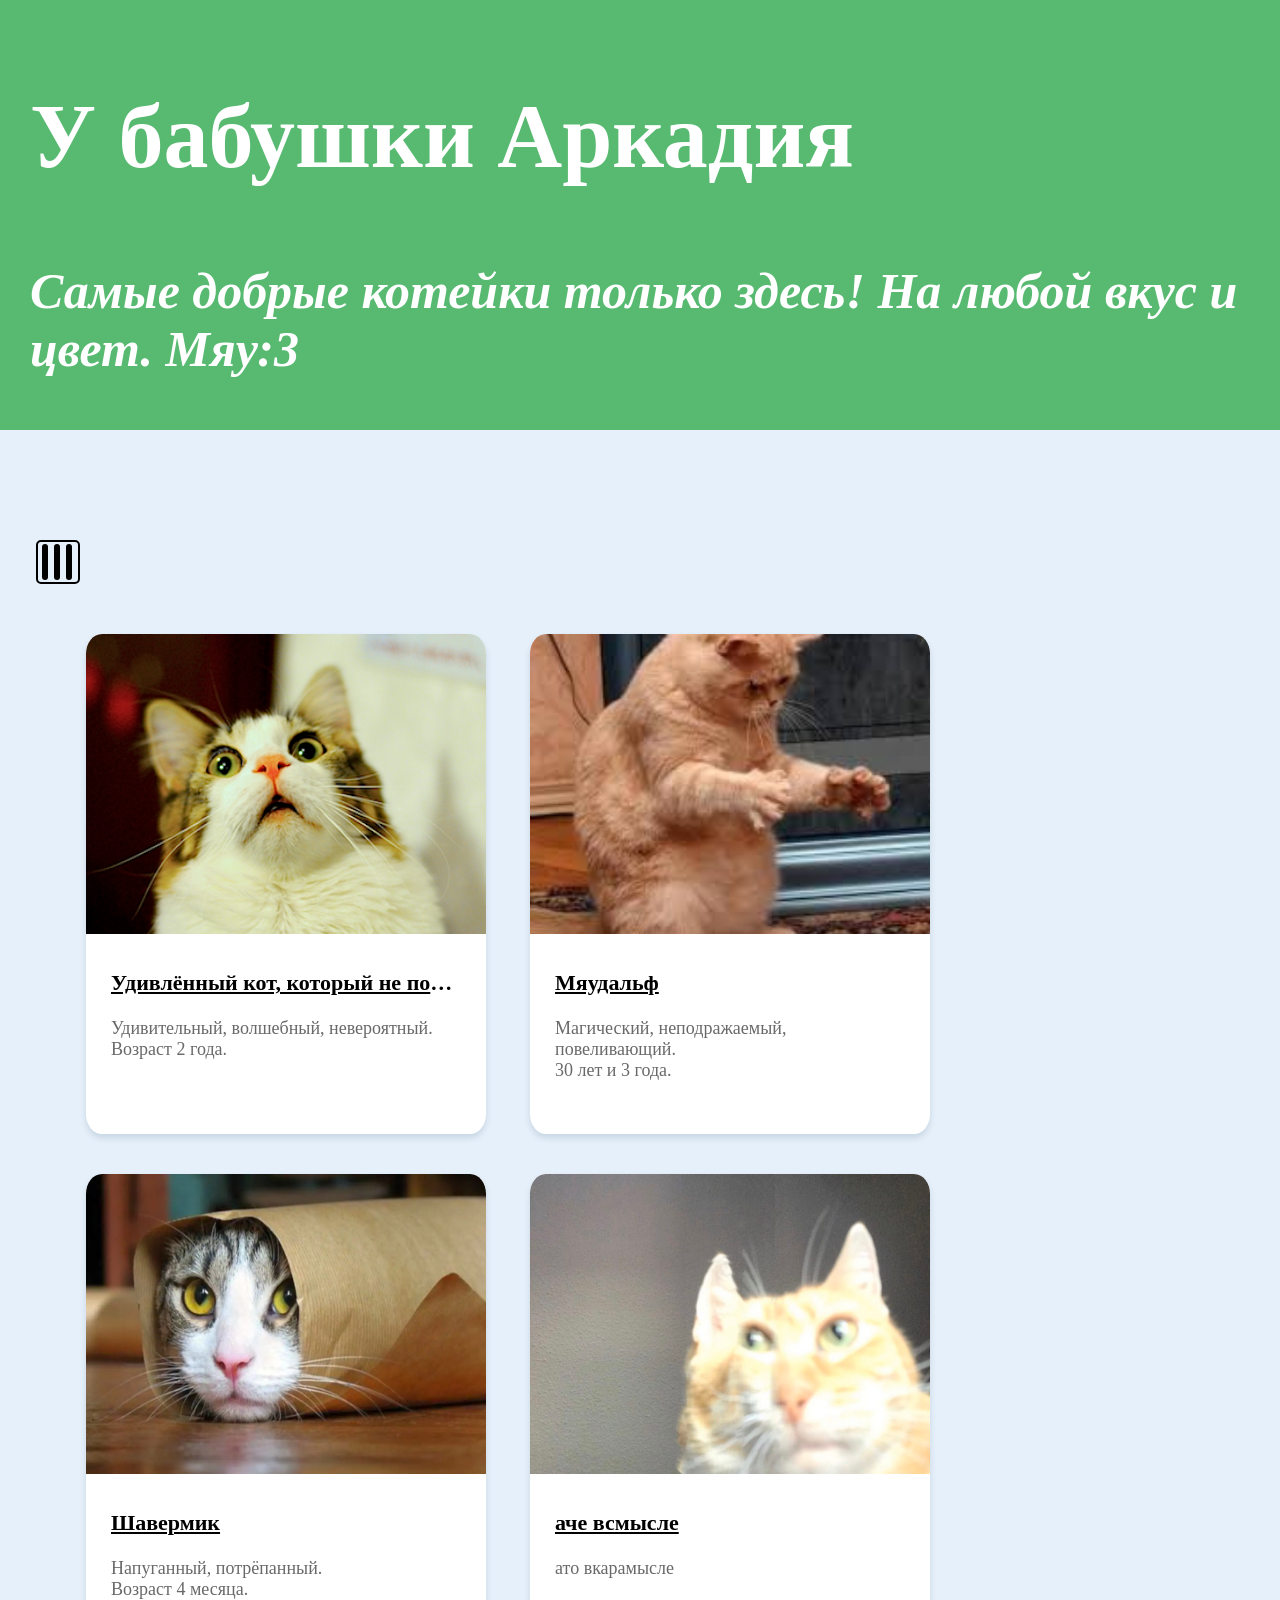
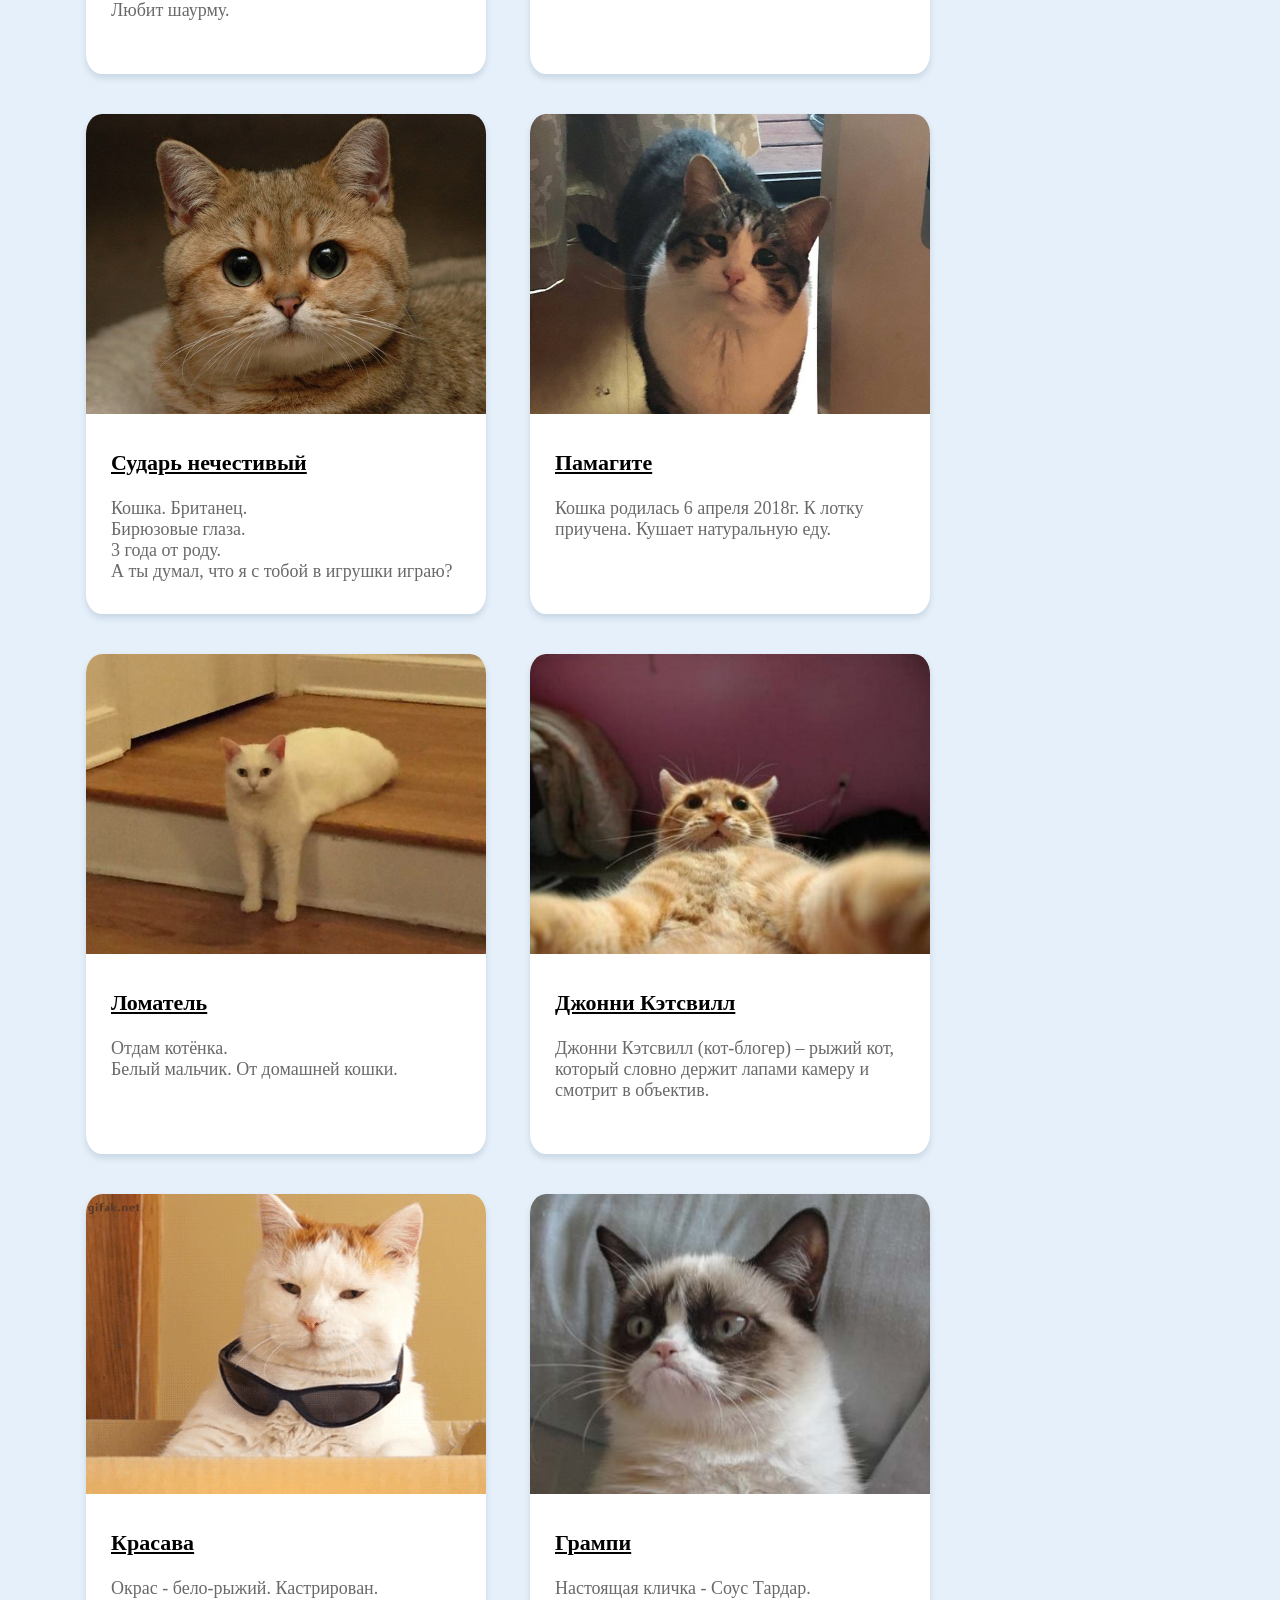
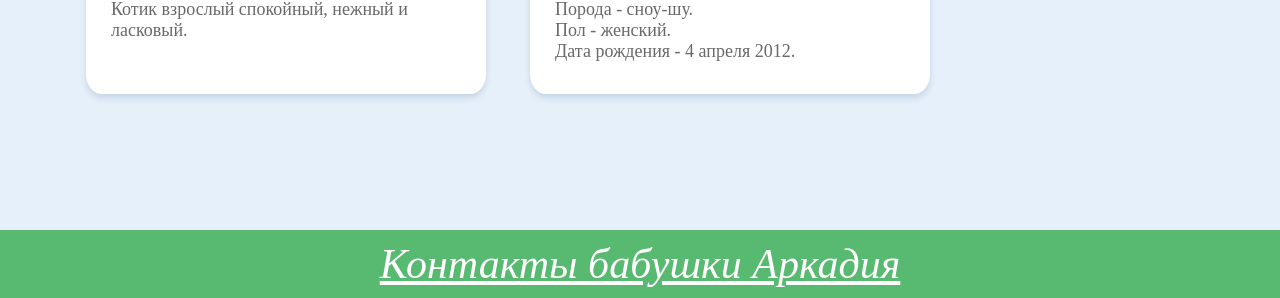
==== index.html @ 3511635c "Initial commit" ====
<!DOCTYPE html>
<html lang="ru">
  <head>
    <meta charset="utf-8">
    <meta name="author" content="Zhaygutov Erlan">
    <title>У бабушки Аркадия</title>
    <link rel="stylesheet" href="./index.css">
  </head>
  <body>
    <header>
      <section class="header-text">
        <h1>У бабушки Аркадия</h1>
        <h2 class="header-tagline">
          Самые добрые котейки только здесь! На любой вкус и цвет. Мяу:3
        </h2>
      </section>
    </header>
    <main>
      <input type="checkbox" id="direction" class="direction">
      <label class="direction-button" for="direction">
        <span class="direction-button-line"></span>
        <span class="direction-button-line"></span>
        <span class="direction-button-line"></span>
      </label>
      <ul class="items">
        <li class="item">
          <div class="item-top">
            <img class="item-image" src="images/cat1.png" alt="Первый котик">
          </div>
          <section class="item-bottom">
            <h3 class="item-name">
              <a class="item-name-link" href="https://www.yandex.ru" target="_blank" rel="noopener">
                Удивлённый кот, который не понимает, что вокруг него происходит
              </a>
            </h3>
            <div class="item-short-description">
              Удивительный, волшебный, невероятный. Возраст 2 года.
            </div>
            <div class="item-long-description">
              Вязка на вашей территории. Доставка кота в черте города.
              Кот воспитанный, с Вами на Вы, с дамой сердца максимально галантный!
              Возраст: 2 года.
            </div>
          </section>
        </li>
        <li class="item">
          <div class="item-top">
            <img class="item-image" src="images/cat2.jpeg" alt="Второй котик">
          </div>
          <section class="item-bottom">
            <h3 class="item-name">
              <a class="item-name-link" href="https://www.yandex.ru" target="_blank" rel="noopener">
                Мяудальф
              </a>
            </h3>
            <div class="item-short-description">
              Магический, неподражаемый, повеливающий.
              <br>30 лет и 3 года.
            </div>
            <div class="item-long-description">
              Hialp heitir eitt,
              <br>En dhat hialpa mun
              <br>Vith savkam oc sorgom
              <br>Oc sutum giorvavllum
              <br>Dhat kann ec it annat,
              <br>Er thurfol yta synir
              <br>Their er vilja laeknar lifa.
              <br>Dhat kann ec it thrithia,
              <br>Ef mer verdhr thavrf micil
              <br>Haptz vidh mina haeiptmogu:
              <br>Eggiar ec deyfi.
            </div>
          </section>
        </li>
        <li class="item">
          <div class="item-top">
            <img class="item-image" src="images/cat3.webp" alt="Третий котик">
          </div>
          <section class="item-bottom">
            <h3 class="item-name">
              <a class="item-name-link" href="https://www.yandex.ru" target="_blank" rel="noopener">
                Шавермик
              </a>
            </h3>
            <div class="item-short-description">
              Напуганный, потрёпанный.
              <br>Возраст 4 месяца.
              <br>Любит шаурму.
            </div>
            <div class="item-long-description">
              Шавермик ищет дом. Был найдён на улице. Обработан от паразитов.
              На вид 4 месяца. Очень напуган. Лоток и когтеточка в подарок.
            </div>
          </section>
        </li>
        <li class="item">
          <div class="item-top">
            <img class="item-image" src="images/cat4.jpg" alt="Четвёртый котик">
          </div>
          <section class="item-bottom">
            <h3 class="item-name">
              <a class="item-name-link" href="https://www.yandex.ru" target="_blank" rel="noopener">
                аче всмысле
              </a>
            </h3>
            <div class="item-short-description">
              ато вкарамысле
            </div>
            <div class="item-long-description">
              Lorem ipsum dolor sit amet, consectetur adipiscing elit, sed do
              eiusmod tempor incididunt ut labore et dolore magna aliqua. Ut
              enim ad minim veniam, quis nostrud exercitation ullamco laboris
              nisi ut aliquip ex ea commodo consequat. Duis aute irure dolor in
              reprehenderit in voluptate velit esse cillum dolore eu fugiat
              nulla pariatur. Excepteur sint occaecat cupidatat non proident,
              sunt in culpa qui officia deserunt mollit anim id est laborum.
            </div>
          </section>
        </li>
        <li class="item">
          <div class="item-top">
            <img class="item-image" src="images/cat5.jpg" alt="Пятый котик">
          </div>
          <section class="item-bottom">
            <h3 class="item-name">
              <a class="item-name-link" href="https://www.yandex.ru" target="_blank" rel="noopener">
                Сударь нечестивый
              </a>
            </h3>
            <div class="item-short-description">
              Кошка. Британец.
              <br>Бирюзовые глаза.
              <br>3 года от роду.
              <br>А ты думал, что я с тобой в игрушки играю?
            </div>
            <div class="item-long-description">
              Котик был найден на улице. Долго искали старых хозяев,
              но никто не откликнулся. Поэтому, ищем ему новых ответственных,
              заботливых хозяев.
              <br>
              <br>О котике:
              <br>Возраст примерно 3 года, может чуть больше. Очень ласковый,
              к лотку приучен, в еде не привередлив.
              Обработан от внешних и внутренних паразитов, ранки все залечены,
              ушки почищены, воспитан.
              <br>Хочешь себе плюшевого "мишку". Забирай!!!
            </div>
          </section>
        </li>
        <li class="item">
          <div class="item-top">
            <img class="item-image" src="images/cat6.jpg" alt="Шестой котик">
          </div>
          <section class="item-bottom">
            <h3 class="item-name">
              <a class="item-name-link" href="https://www.yandex.ru" target="_blank" rel="noopener">
                Памагите
              </a>
            </h3>
            <div class="item-short-description">
              Кошка родилась 6 апреля 2018г. К лотку приучена. Кушает натуральную еду.
            </div>
            <div class="item-long-description">
              Камышового окраса (серая) девочка. Дома немецкая овчарка, собаку не боится,
              крепкая и здоровая. Улицы не боится. Для частного дома идеальный вариант.
              Ползает по деревьям.
              <br>Доставлю в черте города бесплатно!!!
            </div>
          </section>
        </li>
        <li class="item">
          <div class="item-top">
            <img class="item-image" src="images/cat7.jpeg" alt="Седьмой котик">
          </div>
          <section class="item-bottom">
            <h3 class="item-name">
              <a class="item-name-link" href="https://www.yandex.ru" target="_blank" rel="noopener">
                Ломатель
              </a>
            </h3>
            <div class="item-short-description">
              Отдам котёнка.
              <br>Белый мальчик. От домашней кошки.
            </div>
            <div class="item-long-description">
              К лотку приучен. Чистоплотный.
              <br>Белый окрас. Шерстка не длинная, мягкая.
              <br>Разноцветные глазки. Один голубой, другой жёлтый.
              <br>Кушает всё. Обожает красную рыбу.
              <br>Порадует качественным тыгыдымом.
              <br>Авантюрист и непоседа.
            </div>
          </section>
        </li>
        <li class="item">
          <div class="item-top">
            <img class="item-image" src="images/cat8.jpg" alt="Восьмой котик">
          </div>
          <section class="item-bottom">
            <h3 class="item-name">
              <a class="item-name-link" href="https://www.yandex.ru" target="_blank" rel="noopener">
                Джонни Кэтсвилл
              </a>
            </h3>
            <div class="item-short-description">
              Джонни Кэтсвилл (кот-блогер) – рыжий кот, который словно держит лапами камеру и
              смотрит в объектив.
            </div>
            <div class="item-long-description">
              В 2013 году на Tumblr появилась фотография с рыжим котом, который бросился на
              фотоаппарат в тот самый момент, когда хозяин его снимал. Получилось  словно хвостатый
              сам направляет на себя камеру и ведет блог.
              <br>Англоязычным пользователям показалось, что кот похож на ведущего
              телешоу Jackass (“Чудаки”) Джонни Ноксвилла. Каждый выпуск телепередачи,
              которая выходила на MTV с 2000 по 2002 год, ведущий начинал словами:
              “Привет, с вами Джонни Ноксвилл. Добро пожаловать на “Чудаков”. А затем
              происходило что-то безумное: актеры шоу делали различные трюки и чудом
              оставались целы.
            </div>
          </section>
        </li>
        <li class="item">
          <div class="item-top">
            <img class="item-image" src="images/cat9.gif" alt="Девятый котик">
          </div>
          <section class="item-bottom">
            <h3 class="item-name">
              <a class="item-name-link" href="https://www.yandex.ru" target="_blank" rel="noopener">
                Красава
              </a>
            </h3>
            <div class="item-short-description">
              Окрас - бело-рыжий. Кастрирован.
              <br>Котик взрослый спокойный, нежный и ласковый.
            </div>
            <div class="item-long-description">
              Красава - один из двух котиков, который был размещен в приют после смерти хозяина-дедушки.
              Достаточно игривый, общительный и при хорошем отношении и заботе хорошо адаптирующийся к новой обстановке.
              Любит пообщаться с человеком, но не навязчивый...
              Отдается ответственным людям, в квартиру с сетками на окнах, на хороший сухой и влажный корм.
            </div>
          </section>
        </li>
        <li class="item">
          <div class="item-top">
            <img class="item-image" src="images/cat10.jpg" alt="Десятый котик">
          </div>
          <section class="item-bottom">
            <h3 class="item-name">
              <a class="item-name-link" href="https://www.yandex.ru" target="_blank" rel="noopener">
                Грампи
              </a>
            </h3>
            <div class="item-short-description">
              Настоящая кличка - Соус Тардар.
              <br>Порода - сноу-шу.
              <br>Пол -	женский.
              <br>Дата рождения -	4 апреля 2012.
            </div>
            <div class="item-long-description">
              Кличка кошки происходит от названия соуса тартар.
              Это связано с тем, что когда она была ещё котёнком,
              её шерсть была покрыта тёмными пятнышками.
              Кристал, дочь Табаты, решила, что это похоже на соус тартар.
              Название «Соус Тардар» было написано с ошибкой
              (ошибка в слове «тартар»), но в итоге его решили не менять.
            </div>
          </section>
        </li>
      </ul>
    </main>
    <footer>
      <div class="footer-links">
        <a class="footer-link" href="https://www.google.com" target="_blank" rel="noopener">
          Контакты бабушки Аркадия
        </a>
      </div>
    </footer>
  </body>
</html>
---- index.css ----
html {
  height: 100%;
}

body {
  margin: 0;

  background-color: #e6f0fa;
}

header {
  padding: 10px;

  background: #57ba70;
  color: white;
  font-size: 42px;
}

.header-text {
  margin-left: 20px;

  font-size: 60px;
}

.header-tagline {
  font-size: 50px;
  font-style: italic;
}

main {
  box-sizing: border-box;
  height: auto;
  padding: 100px 26px;
}

/* Direction Button */

.direction {
  display: none;

  cursor: pointer;
}

.direction-button {
  display: inline-block;

  width: 40px;
  height: 40px;
  margin: 10px;

  border: 2px solid black;
  border-radius: 5px;

  transform: rotate(90deg);

  cursor: pointer;
}

.direction:checked + .direction-button {
  transform: rotate(0deg);
}

.direction-button-line {
  display: block;

  width: 36px;
  height: 6px;

  margin: 6px auto;

  border-radius: 5px;

  background-color: black;
}

/* Items */

.items {
  max-width: 100%;
}

.item {
  position: relative;

  display: inline-block;

  overflow: hidden;

  box-sizing: border-box;

  width: 400px;
  height: 500px;

  margin: 20px;

  border-radius: 4%;

  background-color: white;

  box-shadow: 0 4px 6px rgba(26, 65, 101, 0.15);

  vertical-align: top;
}
.item:hover {
  transform: scale(1.1, 1.1);

  box-shadow: 0 10px 10px rgba(12, 37, 59, 0.7);
}

.item-top:hover {
  transform: rotateY(180deg);
}

.item-image {
  width: 100%;
  height: 300px;

  object-fit: cover;
}

.item-bottom {
  padding: 10px 25px 30px;

  color: black;
}

.item-name {
  overflow: hidden;

  font-size: 22px;

  text-overflow: ellipsis;

  white-space: nowrap;
}

@keyframes buzz-out-on-hover {
  10% {
    -webkit-transform: translateX(3px) rotate(2deg);
    transform: translateX(3px) rotate(2deg);
  }
  20% {
    -webkit-transform: translateX(-3px) rotate(-2deg);
    transform: translateX(-3px) rotate(-2deg);
  }
  30% {
    -webkit-transform: translateX(3px) rotate(2deg);
    transform: translateX(3px) rotate(2deg);
  }
  40% {
    -webkit-transform: translateX(-3px) rotate(-2deg);
    transform: translateX(-3px) rotate(-2deg);
  }
  50% {
    -webkit-transform: translateX(2px) rotate(1deg);
    transform: translateX(2px) rotate(1deg);
  }
  60% {
    -webkit-transform: translateX(-2px) rotate(-1deg);
    transform: translateX(-2px) rotate(-1deg);
  }
  70% {
    -webkit-transform: translateX(2px) rotate(1deg);
    transform: translateX(2px) rotate(1deg);
  }
  80% {
    -webkit-transform: translateX(-2px) rotate(-1deg);
    transform: translateX(-2px) rotate(-1deg);
  }
  90% {
    -webkit-transform: translateX(1px) rotate(0);
    transform: translateX(1px) rotate(0);
  }
  100% {
    -webkit-transform: translateX(-1px) rotate(0);
    transform: translateX(-1px) rotate(0);
  }
}

.item-name:hover,
.item-name:focus {
  overflow: visible;

  animation-duration: 0.75s;
  animation-iteration-count: 1;
  animation-name: buzz-out-on-hover;
  animation-timing-function: linear;

  text-overflow: clip;

  white-space: normal;
}

.item-name-link {
  color: inherit;
}

.item-name-link:visited {
  color: #57ba70;
}

.item-short-description {
  color: dimgray;

  font-size: 18px;
}

.item-short-description:hover {
  font-style: italic;
}

.item-long-description {
  display: none;

  color: dimgray;

  font-size: 24px;
}

.item-long-description:hover {
  text-transform: uppercase;
}

/* Row view is ENABLED */

.direction:checked ~ .items {
  width: 850px;

  margin-right: auto;
  margin-left: auto;
}

.direction:checked ~ .items > .item {
  display: block;

  width: 800px;
  height: 900px;

  margin-top: 55px;
  margin-bottom: 55px;
}

.direction:checked ~ .items .item .item-top {
  height: 400px;
}

.direction:checked ~ .items .item .item-top .item-image {
  height: 400px;
}

.direction:checked ~ .items .item .item-bottom .item-name {
  font-size: 36px;
}

.direction:checked ~ .items .item .item-bottom .item-short-description {
  display: none;
}

.direction:checked ~ .items .item .item-bottom .item-long-description {
  display: block;
}

.footer-links {
  padding: 10px;

  background: #57ba70;
  color: white;

  font-size: 42px;
  font-style: italic;
  text-align: center;
}

.footer-link {
  color: white;
}

.footer-link:visited {
  color: white;
}
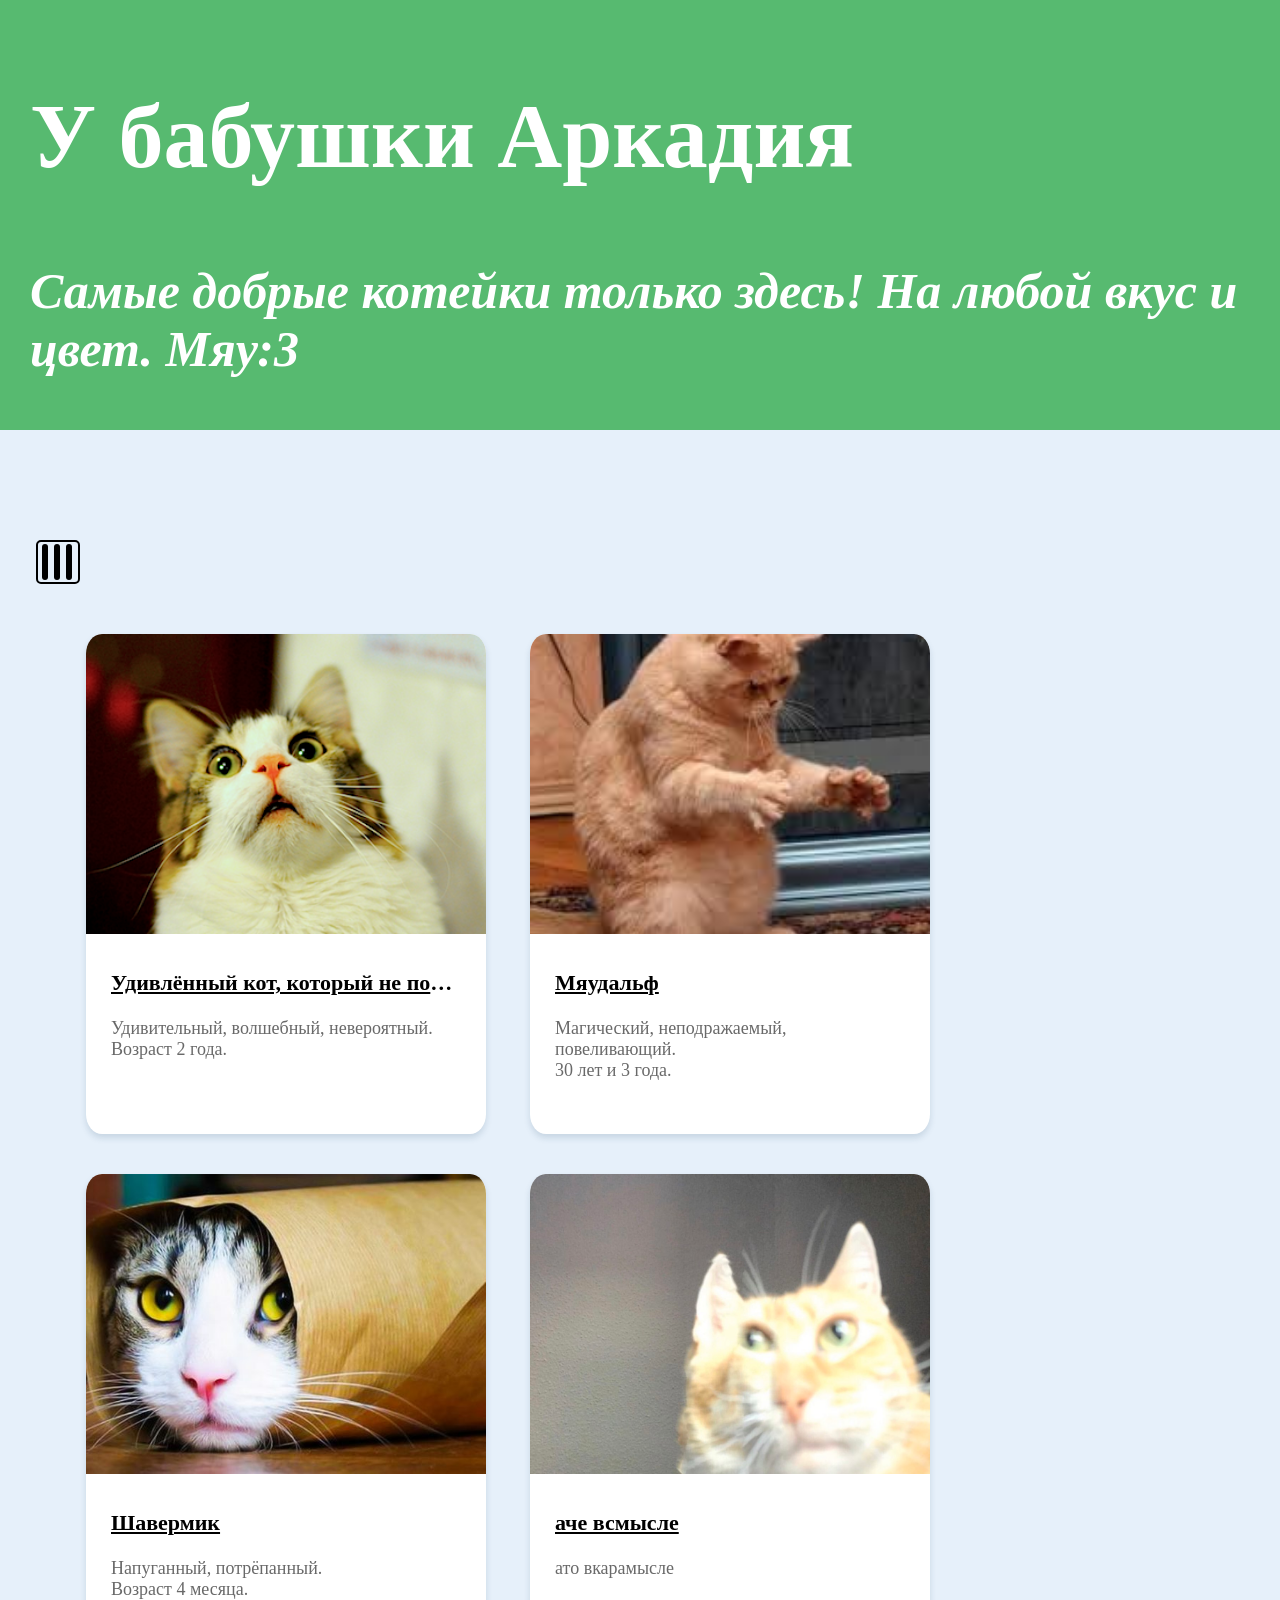
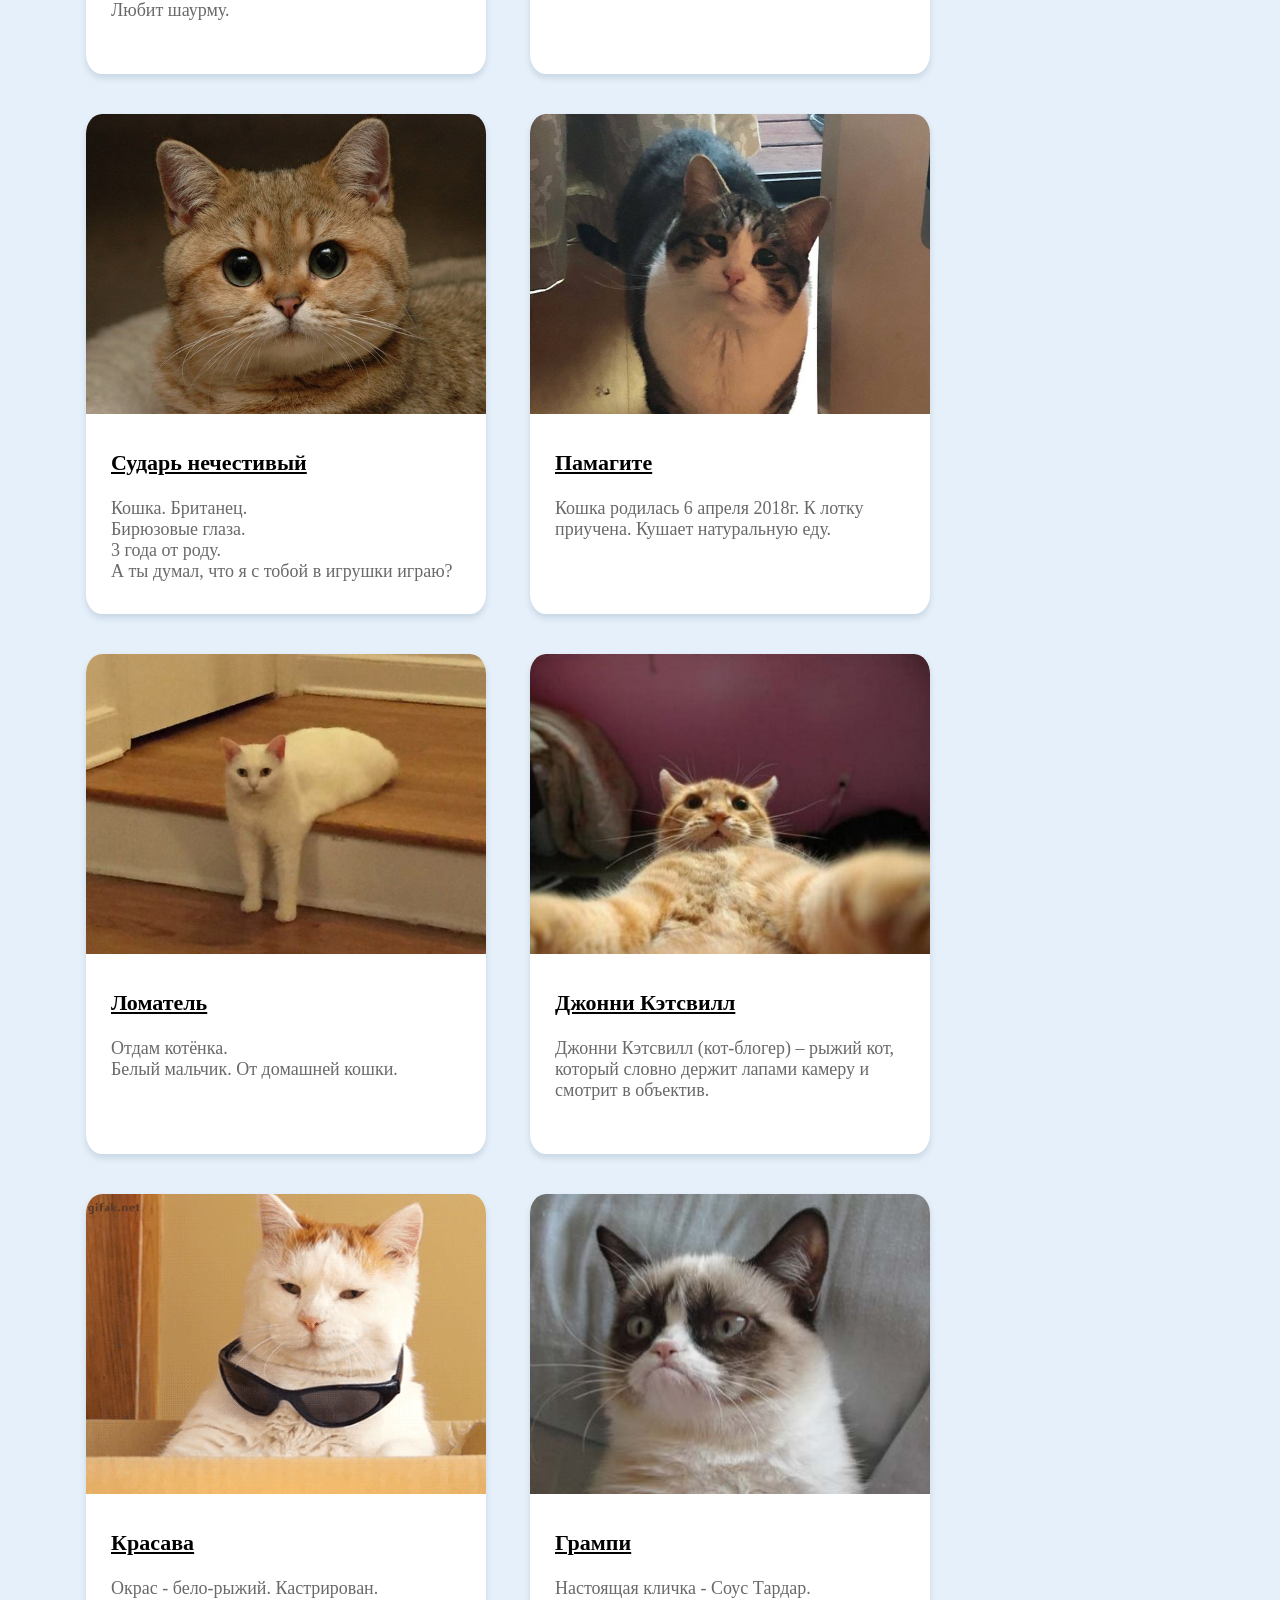
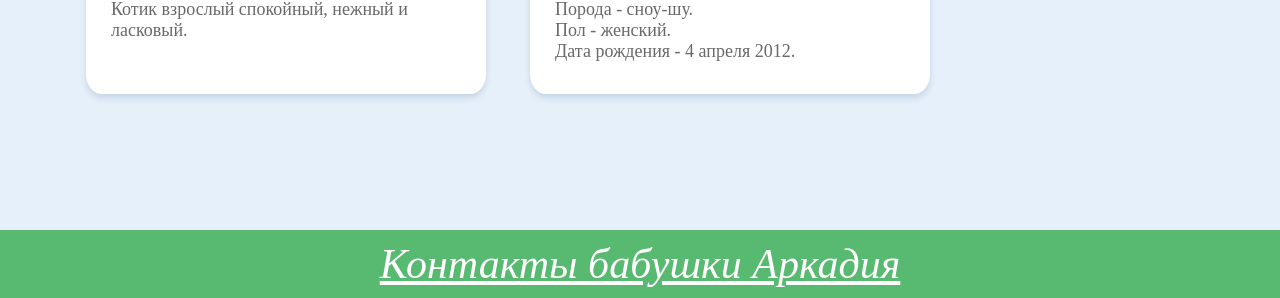
==== commit e52f0ccd: "Change third cat photo format" ====
--- a/index.html
+++ b/index.html
@@ -74,7 +74,7 @@
         </li>
         <li class="item">
           <div class="item-top">
-            <img class="item-image" src="images/cat3.webp" alt="Третий котик">
+            <img class="item-image" src="images/cat3.jpg" alt="Третий котик">
           </div>
           <section class="item-bottom">
             <h3 class="item-name">
